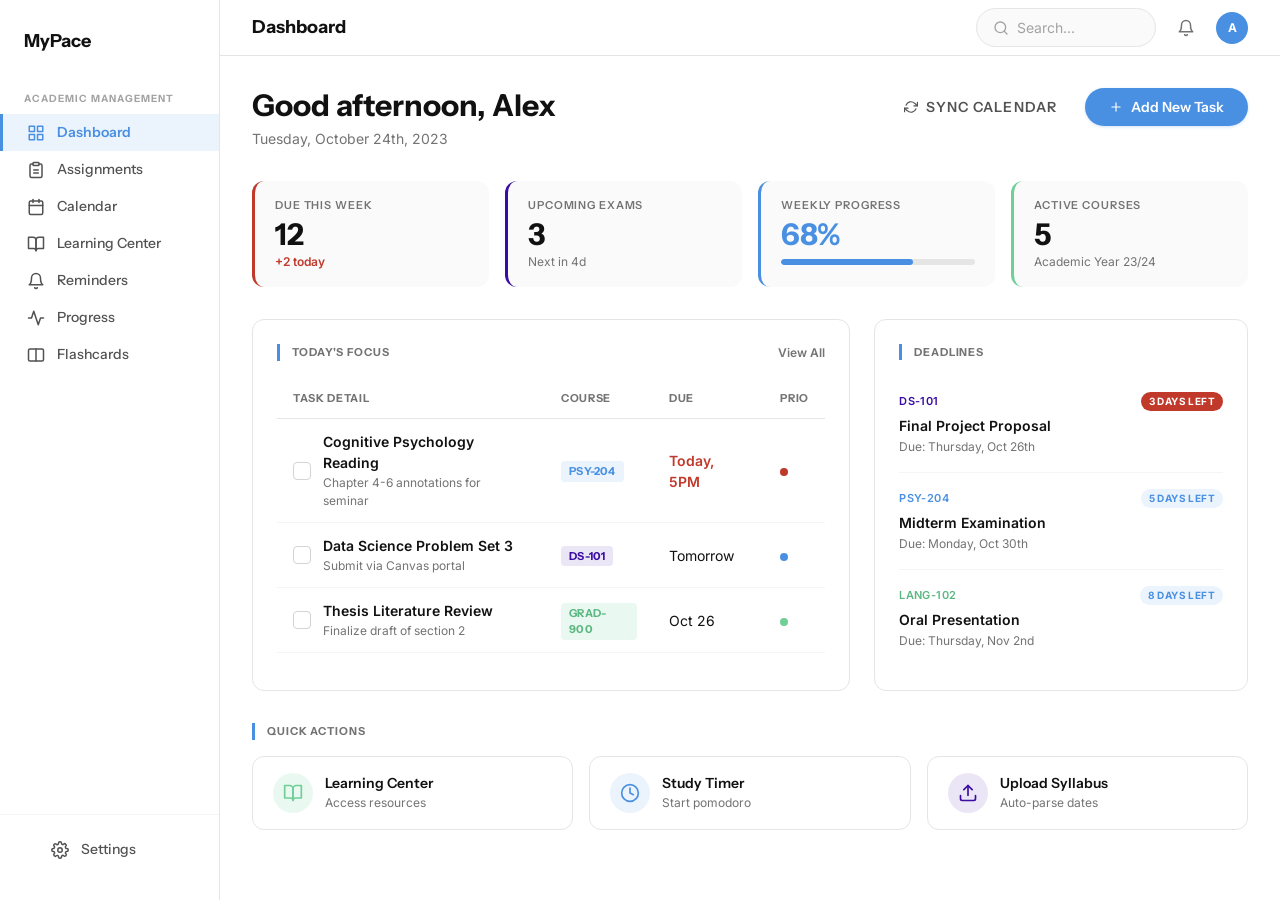
==== dashboard.html @ 65384365 "Initial commit: MyPace academic productivity site Static HTML/CSS site with 8-step onboarding flow, " ====
<!DOCTYPE html>
<html lang="en">
<head>
  <meta charset="UTF-8">
  <meta name="viewport" content="width=device-width, initial-scale=1.0">
  <title>Dashboard — MyPace</title>
  <link rel="preconnect" href="https://fonts.googleapis.com">
  <link rel="preconnect" href="https://fonts.gstatic.com" crossorigin>
  <link href="https://fonts.googleapis.com/css2?family=Instrument+Sans:wght@400;500;600;700;800;900&family=Inter:wght@400;500;600;700;800;900&display=swap" rel="stylesheet">
  <link rel="stylesheet" href="styles.css">
  <style>
    /* Dashboard-specific layout helpers */
    .dashboard-header {
      display: flex;
      align-items: flex-start;
      justify-content: space-between;
      margin-bottom: var(--space-8);
    }
    .dashboard-header__greeting {
      font-family: var(--font-heading);
      font-size: var(--text-3xl);
      font-weight: 800;
      line-height: 1.2;
    }
    .dashboard-header__date {
      font-size: var(--text-sm);
      color: var(--color-gray-500);
      margin-top: var(--space-1);
    }
    .dashboard-header__actions {
      display: flex;
      align-items: center;
      gap: var(--space-3);
      flex-shrink: 0;
    }

    .stat-grid {
      display: grid;
      grid-template-columns: repeat(4, 1fr);
      gap: var(--space-4);
      margin-bottom: var(--space-8);
    }

    .two-col {
      display: grid;
      grid-template-columns: 1.6fr 1fr;
      gap: var(--space-6);
      margin-bottom: var(--space-8);
    }

    .section-header {
      display: flex;
      align-items: center;
      justify-content: space-between;
      margin-bottom: var(--space-4);
    }
    .section-header__title {
      font-family: var(--font-heading);
      font-size: 11px;
      font-weight: 700;
      text-transform: uppercase;
      letter-spacing: 0.08em;
      color: var(--color-gray-500);
      padding-left: var(--space-3);
      border-left: 3px solid var(--color-primary);
    }
    .section-header__link {
      font-size: var(--text-xs);
      font-weight: 600;
      color: var(--color-gray-500);
      transition: color 0.15s;
    }
    .section-header__link:hover {
      color: var(--color-black);
    }

    .quick-actions-grid {
      display: grid;
      grid-template-columns: repeat(3, 1fr);
      gap: var(--space-4);
    }

    /* Priority dots */
    .priority-dot {
      width: 8px;
      height: 8px;
      border-radius: var(--radius-full);
      display: inline-block;
    }
    .priority-dot--high { background: var(--color-warning); }
    .priority-dot--medium { background: var(--color-primary); }
    .priority-dot--low { background: var(--color-accent); }

    /* Avatar circle */
    .avatar-circle {
      width: 32px;
      height: 32px;
      border-radius: var(--radius-full);
      background: var(--color-primary);
      color: var(--color-white);
      display: flex;
      align-items: center;
      justify-content: center;
      font-size: var(--text-xs);
      font-weight: 700;
    }

    /* Notification bell */
    .btn--icon-ghost {
      width: 36px;
      height: 36px;
      padding: 0;
      border-radius: var(--radius-full);
      background: transparent;
      border: none;
      cursor: pointer;
      display: flex;
      align-items: center;
      justify-content: center;
      color: var(--color-gray-600);
      transition: color 0.15s, background 0.15s;
    }
    .btn--icon-ghost:hover {
      color: var(--color-primary);
      background: var(--color-primary-light);
    }

    /* Stat card sub badge red */
    .stat-card__sub--red {
      color: var(--color-warning);
      font-weight: 600;
    }

    /* Progress bar inside stat card */
    .stat-card .progress-bar {
      margin-top: var(--space-2);
    }

    /* Deadline badge */
    .deadline-badge {
      font-size: 10px;
      font-weight: 700;
      text-transform: uppercase;
      letter-spacing: 0.04em;
      padding: 2px 8px;
      border-radius: var(--radius-full);
      white-space: nowrap;
    }
    .deadline-badge--urgent {
      background: var(--color-warning);
      color: var(--color-white);
    }
    .deadline-badge--normal {
      background: var(--color-primary-light);
      color: var(--color-primary);
    }

    /* Quick action icon colors — brand palette */
    .quick-action__icon--green { background: rgba(111, 207, 151, 0.15); color: var(--color-accent); }
    .quick-action__icon--blue { background: var(--color-primary-light); color: var(--color-primary); }
    .quick-action__icon--purple { background: rgba(58, 12, 163, 0.1); color: var(--color-secondary); }

    /* Table checkbox alignment */
    .table tbody td .checkbox__box {
      cursor: pointer;
    }
    .task-detail__title {
      font-weight: 600;
      font-size: var(--text-sm);
    }
    .task-detail__desc {
      font-size: var(--text-xs);
      color: var(--color-gray-500);
      margin-top: 1px;
    }

    @media (max-width: 1024px) {
      .stat-grid { grid-template-columns: repeat(2, 1fr); }
      .two-col { grid-template-columns: 1fr; }
      .quick-actions-grid { grid-template-columns: 1fr; }
    }
  </style>
</head>
<body>
  <div class="app-shell">

    <!-- ========== SIDEBAR ========== -->
    <aside class="app-sidebar">
      <div class="app-sidebar__logo">MyPace</div>
      <div class="app-sidebar__section-label">Academic Management</div>
      <nav class="app-sidebar__nav">
        <a href="dashboard.html" class="app-sidebar__link app-sidebar__link--active">
          <svg xmlns="http://www.w3.org/2000/svg" viewBox="0 0 24 24" fill="none" stroke="currentColor" stroke-width="2" stroke-linecap="round" stroke-linejoin="round"><rect x="3" y="3" width="7" height="7"/><rect x="14" y="3" width="7" height="7"/><rect x="3" y="14" width="7" height="7"/><rect x="14" y="14" width="7" height="7"/></svg>
          Dashboard
        </a>
        <a href="dashboard.html" class="app-sidebar__link">
          <svg xmlns="http://www.w3.org/2000/svg" viewBox="0 0 24 24" fill="none" stroke="currentColor" stroke-width="2" stroke-linecap="round" stroke-linejoin="round"><path d="M16 4h2a2 2 0 0 1 2 2v14a2 2 0 0 1-2 2H6a2 2 0 0 1-2-2V6a2 2 0 0 1 2-2h2"/><rect x="8" y="2" width="8" height="4" rx="1"/><path d="M9 12h6"/><path d="M9 16h6"/></svg>
          Assignments
        </a>
        <a href="dashboard.html" class="app-sidebar__link">
          <svg xmlns="http://www.w3.org/2000/svg" viewBox="0 0 24 24" fill="none" stroke="currentColor" stroke-width="2" stroke-linecap="round" stroke-linejoin="round"><rect x="3" y="4" width="18" height="18" rx="2"/><path d="M16 2v4"/><path d="M8 2v4"/><path d="M3 10h18"/></svg>
          Calendar
        </a>
        <a href="learning-center.html" class="app-sidebar__link">
          <svg xmlns="http://www.w3.org/2000/svg" viewBox="0 0 24 24" fill="none" stroke="currentColor" stroke-width="2" stroke-linecap="round" stroke-linejoin="round"><path d="M2 3h6a4 4 0 0 1 4 4v14a3 3 0 0 0-3-3H2z"/><path d="M22 3h-6a4 4 0 0 0-4 4v14a3 3 0 0 1 3-3h7z"/></svg>
          Learning Center
        </a>
        <a href="dashboard.html" class="app-sidebar__link">
          <svg xmlns="http://www.w3.org/2000/svg" viewBox="0 0 24 24" fill="none" stroke="currentColor" stroke-width="2" stroke-linecap="round" stroke-linejoin="round"><path d="M18 8A6 6 0 0 0 6 8c0 7-3 9-3 9h18s-3-2-3-9"/><path d="M13.73 21a2 2 0 0 1-3.46 0"/></svg>
          Reminders
        </a>
        <a href="dashboard.html" class="app-sidebar__link">
          <svg xmlns="http://www.w3.org/2000/svg" viewBox="0 0 24 24" fill="none" stroke="currentColor" stroke-width="2" stroke-linecap="round" stroke-linejoin="round"><path d="M22 12h-4l-3 9L9 3l-3 9H2"/></svg>
          Progress
        </a>
        <a href="dashboard.html" class="app-sidebar__link">
          <svg xmlns="http://www.w3.org/2000/svg" viewBox="0 0 24 24" fill="none" stroke="currentColor" stroke-width="2" stroke-linecap="round" stroke-linejoin="round"><rect x="2" y="4" width="20" height="16" rx="2"/><path d="M12 4v16"/></svg>
          Flashcards
        </a>
      </nav>
      <div class="app-sidebar__footer">
        <a href="dashboard.html" class="app-sidebar__link">
          <svg xmlns="http://www.w3.org/2000/svg" viewBox="0 0 24 24" fill="none" stroke="currentColor" stroke-width="2" stroke-linecap="round" stroke-linejoin="round"><circle cx="12" cy="12" r="3"/><path d="M19.4 15a1.65 1.65 0 0 0 .33 1.82l.06.06a2 2 0 0 1-2.83 2.83l-.06-.06a1.65 1.65 0 0 0-1.82-.33 1.65 1.65 0 0 0-1 1.51V21a2 2 0 0 1-4 0v-.09a1.65 1.65 0 0 0-1.08-1.51 1.65 1.65 0 0 0-1.82.33l-.06.06a2 2 0 0 1-2.83-2.83l.06-.06a1.65 1.65 0 0 0 .33-1.82 1.65 1.65 0 0 0-1.51-1H3a2 2 0 0 1 0-4h.09a1.65 1.65 0 0 0 1.51-1.08 1.65 1.65 0 0 0-.33-1.82l-.06-.06a2 2 0 0 1 2.83-2.83l.06.06a1.65 1.65 0 0 0 1.82.33H9a1.65 1.65 0 0 0 1-1.51V3a2 2 0 0 1 4 0v.09a1.65 1.65 0 0 0 1 1.51 1.65 1.65 0 0 0 1.82-.33l.06-.06a2 2 0 0 1 2.83 2.83l-.06.06a1.65 1.65 0 0 0-.33 1.82V9c.26.604.852.997 1.51 1H21a2 2 0 0 1 0 4h-.09a1.65 1.65 0 0 0-1.51 1z"/></svg>
          Settings
        </a>
      </div>
    </aside>

    <!-- ========== MAIN AREA ========== -->
    <div style="flex:1; display:flex; flex-direction:column;">

      <!-- Top Nav Bar -->
      <header class="app-topnav">
        <div class="app-topnav__left">
          <span class="app-topnav__page-title">Dashboard</span>
        </div>
        <div class="app-topnav__right">
          <div class="app-topnav__search">
            <svg xmlns="http://www.w3.org/2000/svg" width="16" height="16" viewBox="0 0 24 24" fill="none" stroke="currentColor" stroke-width="2" stroke-linecap="round" stroke-linejoin="round"><circle cx="11" cy="11" r="8"/><line x1="21" y1="21" x2="16.65" y2="16.65"/></svg>
            <span>Search...</span>
          </div>
          <button class="app-topnav__icon-btn" aria-label="Notifications">
            <svg xmlns="http://www.w3.org/2000/svg" width="18" height="18" viewBox="0 0 24 24" fill="none" stroke="currentColor" stroke-width="2" stroke-linecap="round" stroke-linejoin="round"><path d="M18 8A6 6 0 0 0 6 8c0 7-3 9-3 9h18s-3-2-3-9"/><path d="M13.73 21a2 2 0 0 1-3.46 0"/></svg>
          </button>
          <div class="avatar-dropdown" id="avatarDropdown">
            <button class="avatar-dropdown__trigger" aria-label="User menu" onclick="document.getElementById('avatarDropdown').classList.toggle('avatar-dropdown--open')">
              <div class="app-topnav__avatar">A</div>
            </button>
            <div class="avatar-dropdown__menu">
              <div class="avatar-dropdown__header">
                <strong>Alex Williams</strong>
                <span>alex@university.edu</span>
              </div>
              <a href="dashboard.html" class="avatar-dropdown__item">
                <svg width="16" height="16" viewBox="0 0 24 24" fill="none" stroke="currentColor" stroke-width="2"><path d="M20 21v-2a4 4 0 0 0-4-4H8a4 4 0 0 0-4 4v2"/><circle cx="12" cy="7" r="4"/></svg>
                Profile
              </a>
              <a href="dashboard.html" class="avatar-dropdown__item">
                <svg width="16" height="16" viewBox="0 0 24 24" fill="none" stroke="currentColor" stroke-width="2"><circle cx="12" cy="12" r="3"/><path d="M19.4 15a1.65 1.65 0 0 0 .33 1.82l.06.06a2 2 0 0 1-2.83 2.83l-.06-.06a1.65 1.65 0 0 0-1.82-.33 1.65 1.65 0 0 0-1 1.51V21a2 2 0 0 1-4 0v-.09A1.65 1.65 0 0 0 9 19.4a1.65 1.65 0 0 0-1.82.33l-.06.06a2 2 0 0 1-2.83-2.83l.06-.06A1.65 1.65 0 0 0 4.68 15a1.65 1.65 0 0 0-1.51-1H3a2 2 0 0 1 0-4h.09A1.65 1.65 0 0 0 4.6 9a1.65 1.65 0 0 0-.33-1.82l-.06-.06a2 2 0 0 1 2.83-2.83l.06.06A1.65 1.65 0 0 0 9 4.68a1.65 1.65 0 0 0 1-1.51V3a2 2 0 0 1 4 0v.09a1.65 1.65 0 0 0 1 1.51 1.65 1.65 0 0 0 1.82-.33l.06-.06a2 2 0 0 1 2.83 2.83l-.06.06A1.65 1.65 0 0 0 19.4 9a1.65 1.65 0 0 0 1.51 1H21a2 2 0 0 1 0 4h-.09a1.65 1.65 0 0 0-1.51 1z"/></svg>
                Settings
              </a>
              <div class="avatar-dropdown__divider"></div>
              <a href="index.html" class="avatar-dropdown__item avatar-dropdown__item--danger">
                <svg width="16" height="16" viewBox="0 0 24 24" fill="none" stroke="currentColor" stroke-width="2"><path d="M9 21H5a2 2 0 0 1-2-2V5a2 2 0 0 1 2-2h4"/><polyline points="16 17 21 12 16 7"/><line x1="21" y1="12" x2="9" y2="12"/></svg>
                Sign Out
              </a>
            </div>
          </div>
        </div>
      </header>

      <!-- Main Content -->
      <main class="app-main">

        <!-- Greeting + Actions -->
        <div class="dashboard-header">
          <div>
            <h1 class="dashboard-header__greeting">Good afternoon, Alex</h1>
            <p class="dashboard-header__date">Tuesday, October 24th, 2023</p>
          </div>
          <div class="dashboard-header__actions">
            <button class="btn btn--ghost uppercase text-xs">
              <svg xmlns="http://www.w3.org/2000/svg" width="14" height="14" viewBox="0 0 24 24" fill="none" stroke="currentColor" stroke-width="2" stroke-linecap="round" stroke-linejoin="round"><path d="M23 4v6h-6"/><path d="M1 20v-6h6"/><path d="M3.51 9a9 9 0 0 1 14.85-3.36L23 10"/><path d="M20.49 15a9 9 0 0 1-14.85 3.36L1 14"/></svg>
              Sync Calendar
            </button>
            <button class="btn btn--primary">
              <svg xmlns="http://www.w3.org/2000/svg" width="14" height="14" viewBox="0 0 24 24" fill="none" stroke="currentColor" stroke-width="2" stroke-linecap="round" stroke-linejoin="round"><line x1="12" y1="5" x2="12" y2="19"/><line x1="5" y1="12" x2="19" y2="12"/></svg>
              Add New Task
            </button>
          </div>
        </div>

        <!-- Stat Cards -->
        <div class="stat-grid">
          <div class="stat-card" style="border-left: 3px solid var(--color-warning);">
            <div class="stat-card__label">Due This Week</div>
            <div class="stat-card__value">12</div>
            <div class="stat-card__sub stat-card__sub--red">+2 today</div>
          </div>
          <div class="stat-card" style="border-left: 3px solid var(--color-secondary);">
            <div class="stat-card__label">Upcoming Exams</div>
            <div class="stat-card__value">3</div>
            <div class="stat-card__sub">Next in 4d</div>
          </div>
          <div class="stat-card" style="border-left: 3px solid var(--color-primary);">
            <div class="stat-card__label">Weekly Progress</div>
            <div class="stat-card__value" style="color: var(--color-primary);">68%</div>
            <div class="progress-bar" style="margin-top:8px;">
              <div class="progress-bar__fill" style="width:68%;"></div>
            </div>
          </div>
          <div class="stat-card" style="border-left: 3px solid var(--color-accent);">
            <div class="stat-card__label">Active Courses</div>
            <div class="stat-card__value">5</div>
            <div class="stat-card__sub">Academic Year 23/24</div>
          </div>
        </div>

        <!-- Two-Column: Today's Focus + Deadlines -->
        <div class="two-col">

          <!-- Today's Focus -->
          <div class="card">
            <div class="section-header">
              <span class="section-header__title">Today's Focus</span>
              <a href="dashboard.html" class="section-header__link">View All</a>
            </div>
            <table class="table">
              <thead>
                <tr>
                  <th>Task Detail</th>
                  <th>Course</th>
                  <th>Due</th>
                  <th>Prio</th>
                </tr>
              </thead>
              <tbody>
                <tr>
                  <td>
                    <div class="flex items-center gap-3">
                      <div class="checkbox__box" role="checkbox" aria-checked="false" tabindex="0"></div>
                      <div>
                        <div class="task-detail__title">Cognitive Psychology Reading</div>
                        <div class="task-detail__desc">Chapter 4-6 annotations for seminar</div>
                      </div>
                    </div>
                  </td>
                  <td><span class="badge badge--course" style="background: var(--color-primary-light); color: var(--color-primary);">PSY-204</span></td>
                  <td><span class="text-sm font-semibold" style="color: var(--color-warning);">Today, 5PM</span></td>
                  <td><span class="priority-dot priority-dot--high" title="High"></span></td>
                </tr>
                <tr>
                  <td>
                    <div class="flex items-center gap-3">
                      <div class="checkbox__box" role="checkbox" aria-checked="false" tabindex="0"></div>
                      <div>
                        <div class="task-detail__title">Data Science Problem Set 3</div>
                        <div class="task-detail__desc">Submit via Canvas portal</div>
                      </div>
                    </div>
                  </td>
                  <td><span class="badge badge--course" style="background: rgba(58,12,163,0.1); color: var(--color-secondary);">DS-101</span></td>
                  <td><span class="text-sm">Tomorrow</span></td>
                  <td><span class="priority-dot priority-dot--medium" title="Medium"></span></td>
                </tr>
                <tr>
                  <td>
                    <div class="flex items-center gap-3">
                      <div class="checkbox__box" role="checkbox" aria-checked="false" tabindex="0"></div>
                      <div>
                        <div class="task-detail__title">Thesis Literature Review</div>
                        <div class="task-detail__desc">Finalize draft of section 2</div>
                      </div>
                    </div>
                  </td>
                  <td><span class="badge badge--course" style="background: rgba(111,207,151,0.15); color: var(--color-accent-hover);">GRAD-900</span></td>
                  <td><span class="text-sm">Oct 26</span></td>
                  <td><span class="priority-dot priority-dot--low" title="Low"></span></td>
                </tr>
              </tbody>
            </table>
          </div>

          <!-- Deadlines -->
          <div class="card">
            <div class="section-header">
              <span class="section-header__title">Deadlines</span>
            </div>
            <div class="deadline-item">
              <div class="deadline-item__header">
                <span class="deadline-item__course" style="color: var(--color-secondary);">DS-101</span>
                <span class="deadline-badge deadline-badge--urgent">3 Days Left</span>
              </div>
              <div class="deadline-item__title">Final Project Proposal</div>
              <div class="deadline-item__date">Due: Thursday, Oct 26th</div>
            </div>
            <div class="deadline-item">
              <div class="deadline-item__header">
                <span class="deadline-item__course" style="color: var(--color-primary);">PSY-204</span>
                <span class="deadline-badge deadline-badge--normal">5 Days Left</span>
              </div>
              <div class="deadline-item__title">Midterm Examination</div>
              <div class="deadline-item__date">Due: Monday, Oct 30th</div>
            </div>
            <div class="deadline-item">
              <div class="deadline-item__header">
                <span class="deadline-item__course" style="color: var(--color-accent-hover);">LANG-102</span>
                <span class="deadline-badge deadline-badge--normal">8 Days Left</span>
              </div>
              <div class="deadline-item__title">Oral Presentation</div>
              <div class="deadline-item__date">Due: Thursday, Nov 2nd</div>
            </div>
          </div>
        </div>

        <!-- Quick Actions -->
        <div>
          <div class="section-header">
            <span class="section-header__title">Quick Actions</span>
          </div>
          <div class="quick-actions-grid">
            <a href="learning-center.html" class="quick-action">
              <div class="quick-action__icon quick-action__icon--green">
                <svg xmlns="http://www.w3.org/2000/svg" width="20" height="20" viewBox="0 0 24 24" fill="none" stroke="currentColor" stroke-width="2" stroke-linecap="round" stroke-linejoin="round"><path d="M2 3h6a4 4 0 0 1 4 4v14a3 3 0 0 0-3-3H2z"/><path d="M22 3h-6a4 4 0 0 0-4 4v14a3 3 0 0 1 3-3h7z"/></svg>
              </div>
              <div class="quick-action__text">
                <h4>Learning Center</h4>
                <p>Access resources</p>
              </div>
            </a>
            <a href="dashboard.html" class="quick-action">
              <div class="quick-action__icon quick-action__icon--blue">
                <svg xmlns="http://www.w3.org/2000/svg" width="20" height="20" viewBox="0 0 24 24" fill="none" stroke="currentColor" stroke-width="2" stroke-linecap="round" stroke-linejoin="round"><circle cx="12" cy="12" r="10"/><polyline points="12 6 12 12 16 14"/></svg>
              </div>
              <div class="quick-action__text">
                <h4>Study Timer</h4>
                <p>Start pomodoro</p>
              </div>
            </a>
            <a href="dashboard.html" class="quick-action">
              <div class="quick-action__icon quick-action__icon--purple">
                <svg xmlns="http://www.w3.org/2000/svg" width="20" height="20" viewBox="0 0 24 24" fill="none" stroke="currentColor" stroke-width="2" stroke-linecap="round" stroke-linejoin="round"><path d="M21 15v4a2 2 0 0 1-2 2H5a2 2 0 0 1-2-2v-4"/><polyline points="17 8 12 3 7 8"/><line x1="12" y1="3" x2="12" y2="15"/></svg>
              </div>
              <div class="quick-action__text">
                <h4>Upload Syllabus</h4>
                <p>Auto-parse dates</p>
              </div>
            </a>
          </div>
        </div>

      </main>
    </div>
  </div>
  <script>
    document.addEventListener('click', function(e) {
      var dd = document.getElementById('avatarDropdown');
      if (dd && !dd.contains(e.target)) {
        dd.classList.remove('avatar-dropdown--open');
      }
    });
  </script>
</body>
</html>
---- styles.css ----
/* ============================================
   MyPace Design System — styles.css
   ============================================ */

/* --- Reset & Base --- */
*, *::before, *::after {
  margin: 0;
  padding: 0;
  box-sizing: border-box;
}

:root {
  /* Colors — Brand Palette */
  --color-primary: #4A90E2;
  --color-primary-hover: #3A7BD5;
  --color-primary-pressed: #2E6ABF;
  --color-primary-light: #EBF3FC;
  --color-secondary: #3A0CA3;
  --color-secondary-hover: #2D0980;
  --color-secondary-pressed: #220768;
  --color-accent: #6FCF97;
  --color-accent-hover: #5CB882;
  --color-warning: #C0392B;
  --color-warning-light: #FDEDEB;

  /* Neutrals */
  --color-black: #111111;
  --color-white: #ffffff;
  --color-gray-50: #fafafa;
  --color-gray-100: #f5f5f5;
  --color-gray-200: #e5e5e5;
  --color-gray-300: #d4d4d4;
  --color-gray-400: #a3a3a3;
  --color-gray-500: #737373;
  --color-gray-600: #525252;
  --color-gray-700: #404040;
  --color-gray-800: #262626;
  --color-gray-900: #171717;
  --color-red: #C0392B;
  --color-red-light: #FDEDEB;
  --color-green: #6FCF97;

  /* Typography */
  --font-heading: 'Instrument Sans', -apple-system, BlinkMacSystemFont, 'Segoe UI', sans-serif;
  --font-sans: 'Inter', -apple-system, BlinkMacSystemFont, 'Segoe UI', sans-serif;
  --font-mono: 'SF Mono', 'Fira Code', monospace;

  /* Font sizes */
  --text-xs: 0.75rem;
  --text-sm: 0.875rem;
  --text-base: 1rem;
  --text-lg: 1.125rem;
  --text-xl: 1.25rem;
  --text-2xl: 1.5rem;
  --text-3xl: 1.875rem;
  --text-4xl: 2.25rem;
  --text-5xl: 3rem;
  --text-6xl: 3.75rem;

  /* Spacing */
  --space-1: 0.25rem;
  --space-2: 0.5rem;
  --space-3: 0.75rem;
  --space-4: 1rem;
  --space-5: 1.25rem;
  --space-6: 1.5rem;
  --space-8: 2rem;
  --space-10: 2.5rem;
  --space-12: 3rem;
  --space-16: 4rem;
  --space-20: 5rem;
  --space-24: 6rem;

  /* Border radius */
  --radius-sm: 4px;
  --radius-md: 8px;
  --radius-lg: 12px;
  --radius-xl: 16px;
  --radius-2xl: 24px;
  --radius-full: 9999px;

  /* Shadows */
  --shadow-sm: 0 1px 2px rgba(0, 0, 0, 0.05);
  --shadow-md: 0 4px 6px -1px rgba(0, 0, 0, 0.07), 0 2px 4px -2px rgba(0, 0, 0, 0.05);
  --shadow-lg: 0 10px 15px -3px rgba(0, 0, 0, 0.08), 0 4px 6px -4px rgba(0, 0, 0, 0.04);
  --shadow-xl: 0 20px 25px -5px rgba(0, 0, 0, 0.1), 0 8px 10px -6px rgba(0, 0, 0, 0.04);

  /* Layout */
  --max-width: 1440px;
  --content-width: 1200px;
  --sidebar-width: 220px;
  --nav-height: 56px;
}

html {
  font-size: 16px;
  -webkit-font-smoothing: antialiased;
  -moz-osx-font-smoothing: grayscale;
}

body {
  font-family: var(--font-sans);
  color: var(--color-black);
  background-color: var(--color-white);
  line-height: 1.5;
  min-height: 100vh;
}

/* Headings use Instrument Sans */
h1, h2, h3, h4, h5, h6,
.heading {
  font-family: var(--font-heading);
}

a {
  color: inherit;
  text-decoration: none;
}

img {
  max-width: 100%;
  display: block;
}

button, input, select, textarea {
  font-family: inherit;
  font-size: inherit;
}

ul, ol {
  list-style: none;
}

/* --- Typography Utilities --- */
.text-xs { font-size: var(--text-xs); }
.text-sm { font-size: var(--text-sm); }
.text-base { font-size: var(--text-base); }
.text-lg { font-size: var(--text-lg); }
.text-xl { font-size: var(--text-xl); }
.text-2xl { font-size: var(--text-2xl); }
.text-3xl { font-size: var(--text-3xl); }
.text-4xl { font-size: var(--text-4xl); }
.text-5xl { font-size: var(--text-5xl); }

.font-medium { font-weight: 500; }
.font-semibold { font-weight: 600; }
.font-bold { font-weight: 700; }
.font-black { font-weight: 900; }

.uppercase {
  text-transform: uppercase;
  letter-spacing: 0.08em;
}

.text-gray { color: var(--color-gray-500); }
.text-gray-dark { color: var(--color-gray-700); }
.text-red { color: var(--color-red); }

/* --- Global Navigation (Public / Marketing) --- */
.nav {
  display: flex;
  align-items: center;
  justify-content: space-between;
  height: var(--nav-height);
  padding: 0 var(--space-8);
  max-width: var(--max-width);
  margin: 0 auto;
  position: sticky;
  top: 0;
  background: var(--color-white);
  z-index: 100;
  border-bottom: 1px solid var(--color-gray-100);
}

.nav__logo {
  font-family: var(--font-heading);
  font-size: var(--text-lg);
  font-weight: 800;
  letter-spacing: -0.02em;
  color: var(--color-black);
}

.nav__links {
  display: flex;
  align-items: center;
  gap: var(--space-6);
}

.nav__link {
  font-family: var(--font-heading);
  font-size: var(--text-sm);
  color: var(--color-gray-600);
  transition: color 0.15s;
  font-weight: 500;
}

.nav__link:hover {
  color: var(--color-black);
}

.nav__link--active {
  color: var(--color-black);
  font-weight: 600;
}

.nav__actions {
  display: flex;
  align-items: center;
  gap: var(--space-4);
}

/* --- Buttons --- */
.btn {
  display: inline-flex;
  align-items: center;
  justify-content: center;
  gap: var(--space-2);
  font-family: var(--font-heading);
  font-weight: 600;
  font-size: var(--text-sm);
  padding: 10px 24px;
  border-radius: var(--radius-full);
  border: none;
  cursor: pointer;
  transition: all 0.15s ease;
  white-space: nowrap;
  text-decoration: none;
  position: relative;
}

/* Focus — visible ring for accessibility (keyboard only) */
.btn:focus-visible {
  outline: 2px solid var(--color-primary);
  outline-offset: 2px;
}

/* Disabled — all variants */
.btn:disabled,
.btn[disabled] {
  opacity: 0.45;
  cursor: not-allowed;
  pointer-events: none;
}

/* Primary — Blue, rounded, no outline */
.btn--primary {
  background-color: var(--color-primary);
  color: var(--color-white);
  box-shadow: 0 1px 3px rgba(74, 144, 226, 0.25);
}
.btn--primary:hover {
  background-color: var(--color-primary-hover);
  box-shadow: 0 4px 12px rgba(74, 144, 226, 0.3);
}
.btn--primary:active {
  background-color: var(--color-primary-pressed);
  box-shadow: 0 1px 2px rgba(74, 144, 226, 0.2);
  transform: translateY(0.5px);
}

/* Secondary — Lower visual hierarchy, lighter treatment */
.btn--secondary {
  background-color: var(--color-primary-light);
  color: var(--color-primary);
  border: none;
}
.btn--secondary:hover {
  background-color: #D6E6F9;
  color: var(--color-primary-hover);
}
.btn--secondary:active {
  background-color: #C2D9F5;
  color: var(--color-primary-pressed);
  transform: translateY(0.5px);
}

/* Ghost — Minimal, text-only feel */
.btn--ghost {
  background: transparent;
  color: var(--color-gray-600);
  padding: 10px 16px;
}
.btn--ghost:hover {
  color: var(--color-primary);
  background: var(--color-primary-light);
}
.btn--ghost:active {
  color: var(--color-primary-pressed);
  background: #D6E6F9;
}

/* Outline — for when you need a bordered button */
.btn--outline {
  background: var(--color-white);
  color: var(--color-primary);
  border: 1.5px solid var(--color-primary);
}
.btn--outline:hover {
  background: var(--color-primary-light);
}
.btn--outline:active {
  background: #D6E6F9;
  transform: translateY(0.5px);
}

.btn--large {
  font-size: var(--text-base);
  padding: 14px 32px;
}

.btn--full {
  width: 100%;
}

.btn--icon {
  width: 36px;
  height: 36px;
  padding: 0;
  border-radius: var(--radius-full);
}

/* --- Badge / Pill --- */
.badge {
  display: inline-flex;
  align-items: center;
  padding: 4px 14px;
  border-radius: var(--radius-full);
  font-family: var(--font-heading);
  font-size: var(--text-xs);
  font-weight: 600;
  letter-spacing: 0.06em;
  text-transform: uppercase;
}

.badge--outline {
  border: 1.5px solid var(--color-gray-300);
  background: var(--color-white);
}

.badge--dark {
  background: var(--color-primary);
  color: var(--color-white);
}

.badge--red {
  background: var(--color-red);
  color: var(--color-white);
  font-size: 11px;
  padding: 2px 10px;
}

.badge--course {
  background: var(--color-gray-100);
  color: var(--color-black);
  font-size: 11px;
  padding: 2px 8px;
  border-radius: var(--radius-sm);
  font-weight: 700;
  letter-spacing: 0.02em;
}

/* --- Step Indicator (Onboarding) --- */
.steps {
  display: flex;
  align-items: center;
  gap: 8px;
}

.steps__dot {
  width: 8px;
  height: 8px;
  border-radius: var(--radius-full);
  background: var(--color-gray-300);
  transition: background 0.2s;
}

.steps__dot--active {
  background: var(--color-primary);
  width: 10px;
  height: 10px;
}

.steps__dot--completed {
  background: var(--color-primary-light);
  border: 1.5px solid var(--color-primary);
}

.steps__label {
  font-family: var(--font-heading);
  font-size: var(--text-xs);
  font-weight: 600;
  text-transform: uppercase;
  letter-spacing: 0.1em;
  color: var(--color-gray-500);
  margin-left: var(--space-3);
}

/* --- Card --- */
.card {
  background: var(--color-white);
  border: 1px solid var(--color-gray-200);
  border-radius: var(--radius-lg);
  padding: var(--space-6);
}

.card--elevated {
  box-shadow: var(--shadow-md);
  border: none;
}

.card--flat {
  background: var(--color-gray-50);
  border: none;
}

/* --- Stat Card --- */
.stat-card {
  background: var(--color-gray-50);
  border-radius: var(--radius-lg);
  padding: var(--space-4) var(--space-5);
  min-width: 160px;
}

.stat-card__label {
  font-family: var(--font-heading);
  font-size: 11px;
  font-weight: 600;
  text-transform: uppercase;
  letter-spacing: 0.08em;
  color: var(--color-gray-500);
  margin-bottom: var(--space-1);
}

.stat-card__value {
  font-family: var(--font-heading);
  font-size: var(--text-3xl);
  font-weight: 800;
  line-height: 1.1;
}

.stat-card__sub {
  font-size: var(--text-xs);
  color: var(--color-gray-500);
  margin-top: 2px;
}

/* --- Form Elements --- */
.form-group {
  margin-bottom: var(--space-5);
}

.form-label {
  display: block;
  font-family: var(--font-heading);
  font-size: 11px;
  font-weight: 700;
  text-transform: uppercase;
  letter-spacing: 0.08em;
  color: var(--color-gray-700);
  margin-bottom: var(--space-2);
}

.form-input {
  width: 100%;
  padding: 12px 16px;
  border: 1.5px solid var(--color-gray-200);
  border-radius: var(--radius-md);
  font-size: var(--text-sm);
  color: var(--color-black);
  background: var(--color-white);
  transition: border-color 0.15s;
}

.form-input::placeholder {
  color: var(--color-gray-400);
}

.form-input:focus {
  outline: none;
  border-color: var(--color-primary);
  box-shadow: 0 0 0 3px var(--color-primary-light);
}

/* --- Toggle Switch --- */
.toggle {
  position: relative;
  width: 44px;
  height: 24px;
  flex-shrink: 0;
}

.toggle input {
  opacity: 0;
  width: 0;
  height: 0;
}

.toggle__slider {
  position: absolute;
  inset: 0;
  background: var(--color-gray-300);
  border-radius: var(--radius-full);
  cursor: pointer;
  transition: background 0.2s;
}

.toggle__slider::before {
  content: '';
  position: absolute;
  width: 18px;
  height: 18px;
  left: 3px;
  bottom: 3px;
  background: var(--color-white);
  border-radius: var(--radius-full);
  transition: transform 0.2s;
}

.toggle input:checked + .toggle__slider {
  background: var(--color-primary);
}

.toggle input:checked + .toggle__slider::before {
  transform: translateX(20px);
}

/* --- Chip / Tag --- */
.chip {
  display: inline-flex;
  align-items: center;
  gap: 6px;
  padding: 8px 16px;
  border-radius: var(--radius-full);
  font-family: var(--font-heading);
  font-size: var(--text-sm);
  font-weight: 500;
  border: 1.5px solid var(--color-gray-200);
  background: var(--color-white);
  cursor: pointer;
  transition: all 0.15s;
}

.chip:hover {
  border-color: var(--color-primary);
  color: var(--color-primary);
}

.chip--active {
  background: var(--color-primary);
  color: var(--color-white);
  border-color: var(--color-primary);
}

.chip--selected {
  border-color: var(--color-primary);
  background: var(--color-primary-light);
  color: var(--color-primary);
}

.chip__dot {
  width: 8px;
  height: 8px;
  border-radius: var(--radius-full);
  background: currentColor;
}

/* --- Checkbox --- */
.checkbox {
  display: flex;
  align-items: center;
  gap: var(--space-3);
  cursor: pointer;
  font-size: var(--text-sm);
}

.checkbox__box {
  width: 18px;
  height: 18px;
  border: 1.5px solid var(--color-gray-300);
  border-radius: var(--radius-sm);
  flex-shrink: 0;
  display: flex;
  align-items: center;
  justify-content: center;
  transition: all 0.15s;
}

.checkbox__box--checked {
  background: var(--color-primary);
  border-color: var(--color-primary);
}

/* --- Stepper (Number Input) --- */
.stepper {
  display: flex;
  align-items: center;
  border: 1.5px solid var(--color-gray-200);
  border-radius: var(--radius-lg);
  overflow: hidden;
  max-width: 320px;
}

.stepper__btn {
  width: 56px;
  height: 52px;
  display: flex;
  align-items: center;
  justify-content: center;
  background: var(--color-white);
  border: none;
  cursor: pointer;
  font-size: var(--text-xl);
  color: var(--color-gray-600);
  transition: background 0.15s;
}

.stepper__btn:hover {
  background: var(--color-gray-50);
}

.stepper__value {
  flex: 1;
  text-align: center;
  font-size: var(--text-2xl);
  font-weight: 700;
}

/* --- Toggle Group (Segmented Control) --- */
.toggle-group {
  display: inline-flex;
  border: 1.5px solid var(--color-gray-200);
  border-radius: var(--radius-full);
  overflow: hidden;
}

.toggle-group__item {
  padding: 10px 28px;
  font-family: var(--font-heading);
  font-size: var(--text-sm);
  font-weight: 500;
  cursor: pointer;
  border: none;
  background: var(--color-white);
  transition: all 0.15s;
  color: var(--color-gray-600);
}

.toggle-group__item:hover {
  background: var(--color-primary-light);
  color: var(--color-primary);
}

.toggle-group__item--active {
  background: var(--color-primary);
  color: var(--color-white);
}

/* --- Tab Bar (for sign-up Free trial / Student Pro) --- */
.tabs {
  display: flex;
  border: 1.5px solid var(--color-gray-200);
  border-radius: var(--radius-full);
  overflow: hidden;
  width: 100%;
}

.tabs__item {
  flex: 1;
  padding: 12px;
  text-align: center;
  font-family: var(--font-heading);
  font-size: var(--text-sm);
  font-weight: 600;
  cursor: pointer;
  background: var(--color-white);
  border: none;
  transition: all 0.15s;
}

.tabs__item:hover {
  background: var(--color-primary-light);
}

.tabs__item--active {
  background: var(--color-primary-light);
  border-bottom: 2px solid var(--color-primary);
  color: var(--color-primary);
}

/* --- Divider --- */
.divider {
  display: flex;
  align-items: center;
  gap: var(--space-4);
  color: var(--color-gray-400);
  font-size: var(--text-sm);
  margin: var(--space-6) 0;
}

.divider::before, .divider::after {
  content: '';
  flex: 1;
  height: 1px;
  background: var(--color-gray-200);
}

/* --- Integration Row --- */
.integration-row {
  display: flex;
  align-items: center;
  justify-content: space-between;
  padding: var(--space-4) 0;
  border-bottom: 1px solid var(--color-gray-100);
}

.integration-row:last-child {
  border-bottom: none;
}

.integration-row__info {
  display: flex;
  align-items: center;
  gap: var(--space-3);
}

.integration-row__icon {
  width: 36px;
  height: 36px;
  border-radius: var(--radius-md);
  background: var(--color-gray-100);
  display: flex;
  align-items: center;
  justify-content: center;
  font-size: var(--text-lg);
}

.integration-row__text h4 {
  font-size: var(--text-sm);
  font-weight: 600;
}

.integration-row__text p {
  font-size: var(--text-xs);
  color: var(--color-gray-500);
}

/* --- App Shell (Dashboard Layout) --- */
.app-shell {
  display: flex;
  min-height: 100vh;
}

.app-sidebar {
  width: var(--sidebar-width);
  border-right: 1px solid var(--color-gray-200);
  padding: var(--space-4) 0;
  display: flex;
  flex-direction: column;
  position: fixed;
  top: 0;
  left: 0;
  bottom: 0;
  background: var(--color-white);
  z-index: 50;
}

.app-sidebar__logo {
  font-family: var(--font-heading);
  font-size: var(--text-lg);
  font-weight: 800;
  padding: var(--space-3) var(--space-6);
  margin-bottom: var(--space-2);
}

.app-sidebar__section-label {
  font-family: var(--font-heading);
  font-size: 10px;
  font-weight: 700;
  text-transform: uppercase;
  letter-spacing: 0.1em;
  color: var(--color-gray-400);
  padding: var(--space-4) var(--space-6) var(--space-2);
}

.app-sidebar__nav {
  flex: 1;
}

.app-sidebar__link {
  display: flex;
  align-items: center;
  gap: var(--space-3);
  padding: 8px var(--space-6);
  font-family: var(--font-heading);
  font-size: var(--text-sm);
  color: var(--color-gray-600);
  font-weight: 500;
  transition: all 0.15s;
  border-left: 3px solid transparent;
}

.app-sidebar__link:hover {
  color: var(--color-black);
  background: var(--color-gray-50);
}

.app-sidebar__link--active {
  color: var(--color-primary);
  font-weight: 600;
  border-left-color: var(--color-primary);
  background: var(--color-primary-light);
}

.app-sidebar__link svg {
  width: 18px;
  height: 18px;
  flex-shrink: 0;
}

.app-sidebar__footer {
  padding: var(--space-4) var(--space-6);
  border-top: 1px solid var(--color-gray-100);
}

/* App Top Nav */
.app-topnav {
  display: flex;
  align-items: center;
  gap: var(--space-6);
  height: var(--nav-height);
  padding: 0 var(--space-8);
  border-bottom: 1px solid var(--color-gray-200);
  margin-left: var(--sidebar-width);
}

.app-topnav__link {
  font-family: var(--font-heading);
  font-size: var(--text-sm);
  color: var(--color-gray-500);
  font-weight: 500;
  padding: var(--space-4) 0;
  border-bottom: 2px solid transparent;
  transition: all 0.15s;
}

.app-topnav__link:hover {
  color: var(--color-black);
}

.app-topnav__link--active {
  color: var(--color-primary);
  font-weight: 600;
  border-bottom-color: var(--color-primary);
}

.app-topnav__actions {
  margin-left: auto;
  display: flex;
  align-items: center;
  gap: var(--space-3);
}

.app-topnav__left {
  display: flex;
  align-items: center;
}

.app-topnav__right {
  display: flex;
  align-items: center;
  gap: var(--space-3);
  margin-left: auto;
}

.app-topnav__page-title {
  font-family: var(--font-heading);
  font-size: var(--text-lg);
  font-weight: 700;
  color: var(--color-black);
}

.app-topnav__search {
  display: flex;
  align-items: center;
  gap: var(--space-2);
  padding: var(--space-2) var(--space-4);
  background: var(--color-gray-50);
  border: 1px solid var(--color-gray-200);
  border-radius: var(--radius-full);
  font-size: var(--text-sm);
  color: var(--color-gray-400);
  cursor: pointer;
  transition: border-color 0.15s;
  min-width: 180px;
}

.app-topnav__search:hover {
  border-color: var(--color-gray-300);
}

.app-topnav__icon-btn {
  width: 36px;
  height: 36px;
  border-radius: var(--radius-full);
  border: none;
  background: transparent;
  display: flex;
  align-items: center;
  justify-content: center;
  cursor: pointer;
  color: var(--color-gray-500);
  transition: all 0.15s;
}

.app-topnav__icon-btn:hover {
  background: var(--color-primary-light);
  color: var(--color-primary);
}

.app-topnav__avatar {
  width: 32px;
  height: 32px;
  border-radius: var(--radius-full);
  background: var(--color-primary);
  color: var(--color-white);
  display: flex;
  align-items: center;
  justify-content: center;
  font-size: var(--text-xs);
  font-weight: 700;
}

/* Avatar dropdown */
.avatar-dropdown {
  position: relative;
}

.avatar-dropdown__trigger {
  background: none;
  border: none;
  cursor: pointer;
  padding: 0;
}

.avatar-dropdown__menu {
  display: none;
  position: absolute;
  top: calc(100% + 8px);
  right: 0;
  width: 220px;
  background: var(--color-white);
  border: 1px solid var(--color-gray-200);
  border-radius: var(--radius-lg);
  box-shadow: 0 8px 24px rgba(0,0,0,0.12);
  z-index: 100;
  padding: var(--space-2) 0;
  animation: dropdown-in 0.15s ease;
}

@keyframes dropdown-in {
  from { opacity: 0; transform: translateY(-4px); }
  to { opacity: 1; transform: translateY(0); }
}

.avatar-dropdown--open .avatar-dropdown__menu {
  display: block;
}

.avatar-dropdown__header {
  padding: var(--space-3) var(--space-4);
  border-bottom: 1px solid var(--color-gray-100);
  margin-bottom: var(--space-1);
}

.avatar-dropdown__header strong {
  display: block;
  font-size: var(--text-sm);
  font-weight: 600;
}

.avatar-dropdown__header span {
  font-size: var(--text-xs);
  color: var(--color-gray-400);
}

.avatar-dropdown__item {
  display: flex;
  align-items: center;
  gap: var(--space-3);
  padding: var(--space-2) var(--space-4);
  font-size: var(--text-sm);
  color: var(--color-gray-700);
  text-decoration: none;
  transition: background 0.1s;
}

.avatar-dropdown__item:hover {
  background: var(--color-gray-50);
}

.avatar-dropdown__item--danger {
  color: var(--color-warning);
}

.avatar-dropdown__item--danger:hover {
  background: var(--color-warning-light);
}

.avatar-dropdown__divider {
  height: 1px;
  background: var(--color-gray-100);
  margin: var(--space-1) 0;
}

/* App Main Content */
.app-main {
  margin-left: var(--sidebar-width);
  padding: var(--space-8);
  flex: 1;
  min-height: calc(100vh - var(--nav-height));
}

/* --- Table --- */
.table {
  width: 100%;
  border-collapse: collapse;
}

.table thead th {
  font-family: var(--font-heading);
  font-size: 11px;
  font-weight: 700;
  text-transform: uppercase;
  letter-spacing: 0.06em;
  color: var(--color-gray-500);
  text-align: left;
  padding: var(--space-3) var(--space-4);
  border-bottom: 1px solid var(--color-gray-200);
}

.table tbody td {
  padding: var(--space-3) var(--space-4);
  font-size: var(--text-sm);
  vertical-align: middle;
  border-bottom: 1px solid var(--color-gray-100);
}

/* --- Progress Bar --- */
.progress-bar {
  width: 100%;
  height: 6px;
  background: var(--color-gray-200);
  border-radius: var(--radius-full);
  overflow: hidden;
}

.progress-bar__fill {
  height: 100%;
  background: var(--color-primary);
  border-radius: var(--radius-full);
  transition: width 0.3s ease;
}

/* --- Quick Action Card --- */
.quick-action {
  display: flex;
  align-items: center;
  gap: var(--space-3);
  padding: var(--space-4) var(--space-5);
  border: 1px solid var(--color-gray-200);
  border-radius: var(--radius-lg);
  cursor: pointer;
  transition: all 0.15s;
}

.quick-action:hover {
  border-color: var(--color-primary);
  box-shadow: var(--shadow-sm);
}

.quick-action__icon {
  width: 40px;
  height: 40px;
  border-radius: var(--radius-full);
  background: var(--color-gray-100);
  display: flex;
  align-items: center;
  justify-content: center;
  font-size: var(--text-lg);
}

.quick-action__text h4 {
  font-size: var(--text-sm);
  font-weight: 600;
}

.quick-action__text p {
  font-size: var(--text-xs);
  color: var(--color-gray-500);
}

/* --- Onboarding Layout --- */
.onboarding {
  min-height: 100vh;
  display: flex;
  flex-direction: column;
}

.onboarding-nav {
  display: flex;
  align-items: center;
  justify-content: space-between;
  padding: var(--space-4) var(--space-8);
  border-bottom: 1px solid var(--color-gray-100);
}

.onboarding-steps-row {
  display: flex;
  align-items: center;
  justify-content: space-between;
  width: 100%;
  max-width: 580px;
  margin: 0 auto;
  padding: var(--space-6) var(--space-4) 0;
}

.onboarding__header {
  display: flex;
  align-items: center;
  justify-content: space-between;
  padding: var(--space-4) var(--space-8);
  border-bottom: 1px solid var(--color-gray-100);
}

.onboarding__body {
  flex: 1;
  display: flex;
  flex-direction: column;
  align-items: center;
  justify-content: center;
  padding: var(--space-12) var(--space-8);
  max-width: 640px;
  margin: 0 auto;
  width: 100%;
}

.onboarding__footer {
  text-align: center;
  padding: var(--space-6);
}

.onboarding__footer a {
  color: var(--color-gray-500);
  font-size: var(--text-sm);
  text-decoration: underline;
}

.onboarding__back {
  display: flex;
  align-items: center;
  justify-content: center;
  width: 36px;
  height: 36px;
  border-radius: var(--radius-full);
  border: 1.5px solid var(--color-gray-200);
  background: none;
  cursor: pointer;
  transition: all 0.15s;
}

.onboarding__back:hover {
  border-color: var(--color-primary);
  color: var(--color-primary);
}

/* --- Feature Row (Onboarding Step 2) --- */
.feature-row {
  display: flex;
  align-items: center;
  gap: var(--space-4);
  padding: var(--space-5) 0;
}

.feature-row__icon {
  width: 40px;
  height: 40px;
  border-radius: var(--radius-full);
  background: var(--color-gray-100);
  display: flex;
  align-items: center;
  justify-content: center;
  flex-shrink: 0;
}

.feature-row__content {
  flex: 1;
}

.feature-row__bar {
  height: 10px;
  background: var(--color-primary);
  border-radius: var(--radius-full);
  margin-bottom: 6px;
  width: 140px;
}

.feature-row__bar--gray {
  background: var(--color-gray-200);
  width: 100px;
  height: 6px;
}

/* --- OAuth Buttons --- */
.oauth-btn {
  display: inline-flex;
  align-items: center;
  justify-content: center;
  gap: var(--space-2);
  padding: 12px 24px;
  border: 1.5px solid var(--color-gray-200);
  border-radius: var(--radius-md);
  background: var(--color-white);
  font-size: var(--text-sm);
  font-weight: 500;
  cursor: pointer;
  transition: all 0.15s;
  flex: 1;
}

.oauth-btn:hover {
  border-color: var(--color-gray-400);
  background: var(--color-gray-50);
}

/* --- Utility Classes --- */
.container {
  max-width: var(--content-width);
  margin: 0 auto;
  padding: 0 var(--space-8);
}

.flex { display: flex; }
.flex-col { flex-direction: column; }
.items-center { align-items: center; }
.justify-center { justify-content: center; }
.justify-between { justify-content: space-between; }
.gap-2 { gap: var(--space-2); }
.gap-3 { gap: var(--space-3); }
.gap-4 { gap: var(--space-4); }
.gap-6 { gap: var(--space-6); }
.gap-8 { gap: var(--space-8); }
.w-full { width: 100%; }
.text-center { text-align: center; }
.mt-2 { margin-top: var(--space-2); }
.mt-4 { margin-top: var(--space-4); }
.mt-6 { margin-top: var(--space-6); }
.mt-8 { margin-top: var(--space-8); }
.mt-12 { margin-top: var(--space-12); }
.mb-2 { margin-bottom: var(--space-2); }
.mb-4 { margin-bottom: var(--space-4); }
.mb-6 { margin-bottom: var(--space-6); }
.mb-8 { margin-bottom: var(--space-8); }

/* --- Social Proof Avatars --- */
.avatar-stack {
  display: flex;
  align-items: center;
}

.avatar-stack__img {
  width: 36px;
  height: 36px;
  border-radius: var(--radius-full);
  border: 2px solid var(--color-white);
  background: var(--color-gray-800);
  margin-left: -8px;
  display: flex;
  align-items: center;
  justify-content: center;
  color: var(--color-white);
  font-size: var(--text-xs);
  font-weight: 600;
}

.avatar-stack__img:first-child {
  margin-left: 0;
}

.avatar-stack__count {
  width: 36px;
  height: 36px;
  border-radius: var(--radius-full);
  border: 2px solid var(--color-white);
  background: var(--color-gray-200);
  margin-left: -8px;
  display: flex;
  align-items: center;
  justify-content: center;
  font-size: 10px;
  font-weight: 700;
  color: var(--color-gray-600);
}

/* --- Deadline Card --- */
.deadline-item {
  padding: var(--space-4) 0;
  border-bottom: 1px solid var(--color-gray-100);
}

.deadline-item:last-child {
  border-bottom: none;
}

.deadline-item__header {
  display: flex;
  align-items: center;
  justify-content: space-between;
  margin-bottom: var(--space-1);
}

.deadline-item__course {
  font-size: 11px;
  font-weight: 600;
  color: var(--color-gray-500);
  text-transform: uppercase;
  letter-spacing: 0.04em;
}

.deadline-item__title {
  font-size: var(--text-sm);
  font-weight: 600;
  margin-bottom: 2px;
}

.deadline-item__date {
  font-size: var(--text-xs);
  color: var(--color-gray-500);
}

/* --- Confirmation / Success --- */
.success-icon {
  width: 56px;
  height: 56px;
  border-radius: var(--radius-full);
  border: 2px solid var(--color-primary);
  color: var(--color-primary);
  display: flex;
  align-items: center;
  justify-content: center;
  margin: 0 auto var(--space-6);
}

.success-icon svg {
  width: 28px;
  height: 28px;
}

/* --- Preview Cards (Sync Confirmation) --- */
.preview-grid {
  display: grid;
  grid-template-columns: 1fr 1fr;
  gap: var(--space-6);
  width: 100%;
}

.preview-card {
  background: var(--color-white);
  border: 1px solid var(--color-gray-200);
  border-radius: var(--radius-lg);
  padding: var(--space-5);
}

.preview-card__title {
  font-size: 11px;
  font-weight: 700;
  text-transform: uppercase;
  letter-spacing: 0.06em;
  color: var(--color-gray-600);
  margin-bottom: var(--space-4);
}

.preview-card__row {
  display: flex;
  align-items: center;
  justify-content: space-between;
  padding: var(--space-2) 0;
}

.preview-card__row-left {
  display: flex;
  align-items: center;
  gap: var(--space-3);
}

.preview-card__bar {
  height: 8px;
  width: 120px;
  background: var(--color-gray-200);
  border-radius: var(--radius-full);
}

.preview-card__bar--short {
  width: 80px;
}

.preview-card__text {
  font-size: var(--text-sm);
  color: var(--color-gray-700);
  font-weight: 500;
  white-space: nowrap;
  overflow: hidden;
  text-overflow: ellipsis;
  max-width: 160px;
}

.preview-card__meta {
  font-size: var(--text-xs);
  color: var(--color-gray-400);
  white-space: nowrap;
  flex-shrink: 0;
  margin-left: var(--space-2);
}

.preview-card__dot {
  width: 8px;
  height: 8px;
  border-radius: var(--radius-full);
}

/* --- Skeleton / Placeholder blocks (Landing page) --- */
.skeleton {
  background: var(--color-gray-200);
  border-radius: var(--radius-md);
}

.skeleton--text-lg {
  height: 36px;
  width: 70%;
}

.skeleton--text-xl {
  height: 44px;
  width: 85%;
}

.skeleton--text-md {
  height: 28px;
  width: 65%;
}

.skeleton--text-sm {
  height: 20px;
  width: 50%;
}

.skeleton--hero {
  height: 320px;
  width: 100%;
  max-width: 600px;
  background: var(--color-gray-100);
  border-radius: var(--radius-xl);
  display: flex;
  align-items: center;
  justify-content: center;
}

/* --- Global Accessibility — Focus States --- */
a:focus-visible,
button:focus-visible,
input:focus-visible,
select:focus-visible,
textarea:focus-visible,
[tabindex]:focus-visible {
  outline: 2px solid var(--color-primary);
  outline-offset: 2px;
}

/* Skip link (add <a class="skip-link" href="#main">) for screen readers */
.skip-link {
  position: absolute;
  left: -9999px;
  top: var(--space-2);
  padding: var(--space-2) var(--space-4);
  background: var(--color-primary);
  color: var(--color-white);
  border-radius: var(--radius-md);
  font-family: var(--font-heading);
  font-weight: 600;
  z-index: 1000;
}

.skip-link:focus {
  left: var(--space-4);
}

/* --- Responsive --- */
@media (max-width: 1024px) {
  .app-sidebar {
    display: none;
  }
  .app-main, .app-topnav {
    margin-left: 0;
  }
}

@media (max-width: 768px) {
  :root {
    --nav-height: 48px;
  }
  .nav {
    padding: 0 var(--space-4);
  }
  .nav__links {
    display: none;
  }
  .preview-grid {
    grid-template-columns: 1fr;
  }
}
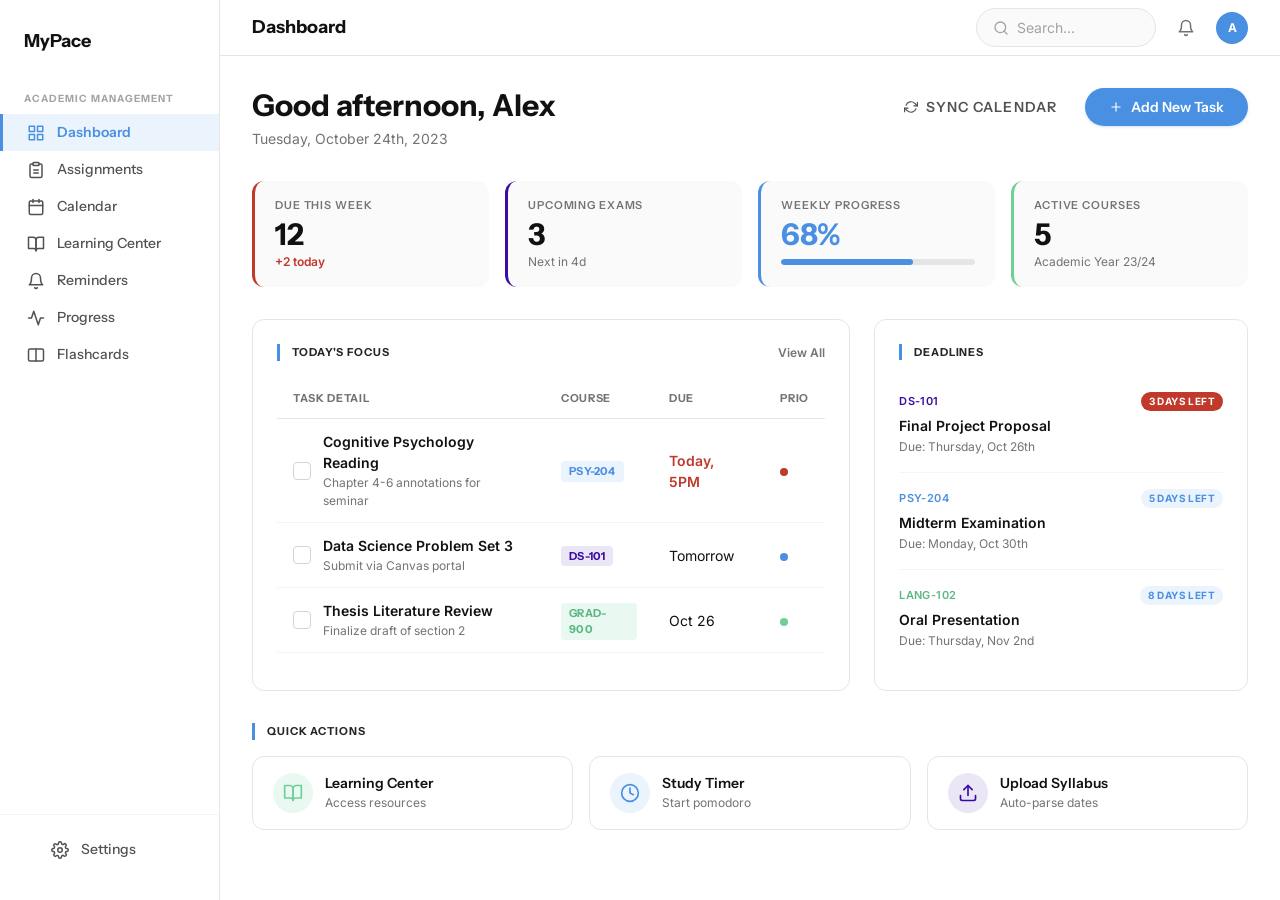
==== commit 968afd28: "UI polish: remove redundant nav login, add interactivity, disable skip onboarding - signup.html: rem" ====
--- a/dashboard.html
+++ b/dashboard.html
@@ -57,10 +57,10 @@
     .section-header__title {
       font-family: var(--font-heading);
       font-size: 11px;
-      font-weight: 700;
+      font-weight: 800;
       text-transform: uppercase;
       letter-spacing: 0.08em;
-      color: var(--color-gray-500);
+      color: var(--color-gray-800);
       padding-left: var(--space-3);
       border-left: 3px solid var(--color-primary);
     }
@@ -452,12 +452,45 @@
       </main>
     </div>
   </div>
+  <!-- Toast -->
+  <div id="toast" style="position:fixed;bottom:24px;right:24px;background:var(--color-black);color:#fff;padding:12px 20px;border-radius:8px;font-size:14px;font-weight:500;opacity:0;pointer-events:none;transition:opacity 0.2s;z-index:999;"></div>
+
   <script>
+    // Close avatar dropdown on outside click
     document.addEventListener('click', function(e) {
       var dd = document.getElementById('avatarDropdown');
-      if (dd && !dd.contains(e.target)) {
-        dd.classList.remove('avatar-dropdown--open');
-      }
+      if (dd && !dd.contains(e.target)) dd.classList.remove('avatar-dropdown--open');
+    });
+
+    // Toast helper
+    function showToast(msg) {
+      var t = document.getElementById('toast');
+      t.textContent = msg;
+      t.style.opacity = '1';
+      clearTimeout(t._hide);
+      t._hide = setTimeout(function() { t.style.opacity = '0'; }, 2500);
+    }
+
+    // Sync Calendar button
+    document.querySelector('.btn--ghost').addEventListener('click', function() {
+      showToast('Calendar synced!');
+    });
+
+    // Add New Task button
+    document.querySelector('.btn--primary').addEventListener('click', function() {
+      var name = prompt('Task name:');
+      if (name && name.trim()) showToast('Task "' + name.trim() + '" added!');
+    });
+
+    // Task checkboxes
+    document.querySelectorAll('.checkbox__box').forEach(function(box) {
+      box.addEventListener('click', function() {
+        var checked = this.getAttribute('aria-checked') === 'true';
+        this.setAttribute('aria-checked', checked ? 'false' : 'true');
+        this.classList.toggle('checkbox__box--checked', !checked);
+        var title = this.closest('tr').querySelector('.task-detail__title');
+        if (title) title.style.textDecoration = checked ? '' : 'line-through';
+      });
     });
   </script>
 </body>
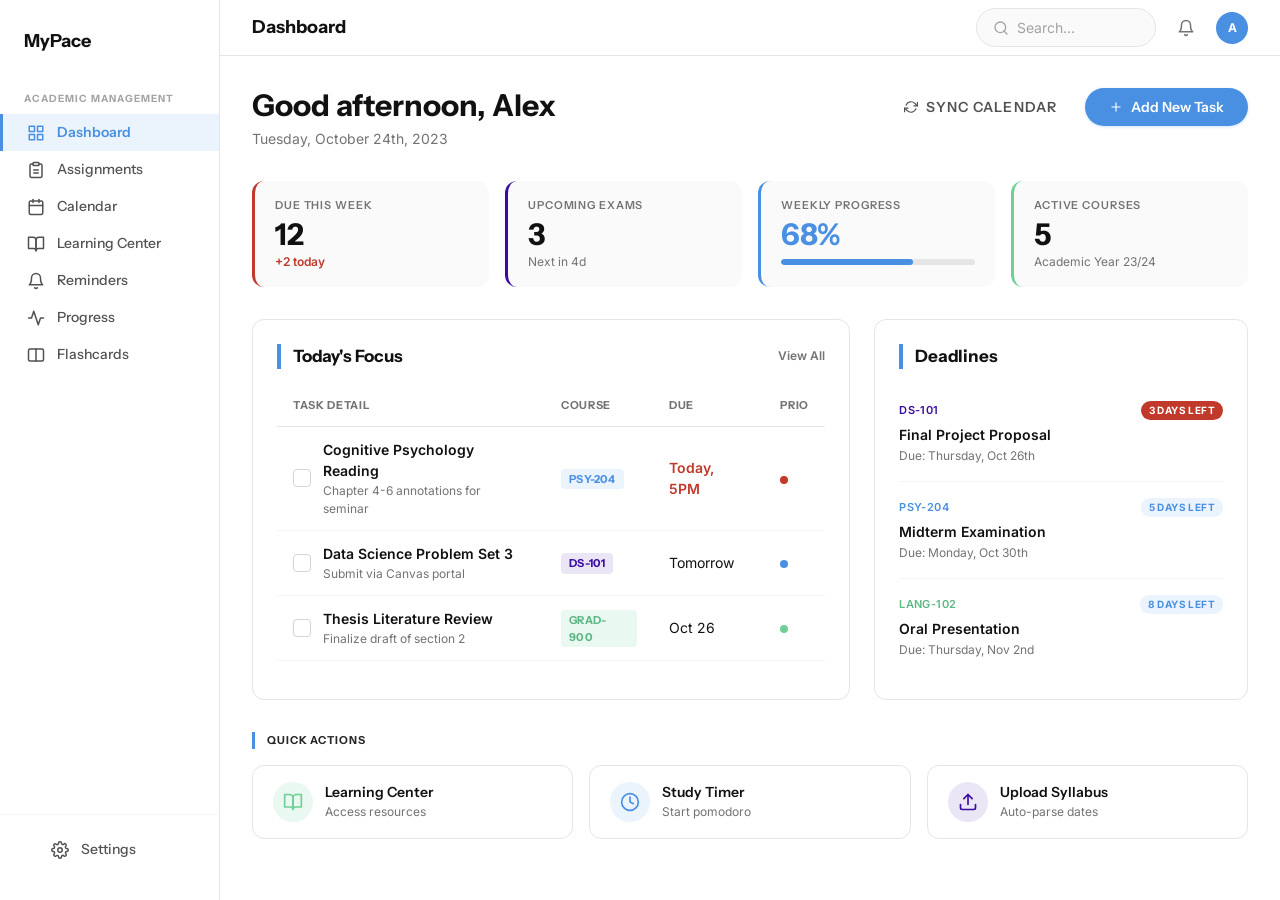
==== commit 496fb85f: "feat: multi-select learning styles + larger section headers - onboarding-3: toggle multi-select on s" ====
--- a/dashboard.html
+++ b/dashboard.html
@@ -64,6 +64,13 @@
       padding-left: var(--space-3);
       border-left: 3px solid var(--color-primary);
     }
+    .section-header__title--lg {
+      font-size: 17px;
+      letter-spacing: -0.01em;
+      text-transform: none;
+      color: var(--color-black);
+      border-left-width: 4px;
+    }
     .section-header__link {
       font-size: var(--text-xs);
       font-weight: 600;
@@ -322,7 +329,7 @@
           <!-- Today's Focus -->
           <div class="card">
             <div class="section-header">
-              <span class="section-header__title">Today's Focus</span>
+              <span class="section-header__title section-header__title--lg">Today's Focus</span>
               <a href="dashboard.html" class="section-header__link">View All</a>
             </div>
             <table class="table">
@@ -384,7 +391,7 @@
           <!-- Deadlines -->
           <div class="card">
             <div class="section-header">
-              <span class="section-header__title">Deadlines</span>
+              <span class="section-header__title section-header__title--lg">Deadlines</span>
             </div>
             <div class="deadline-item">
               <div class="deadline-item__header">
